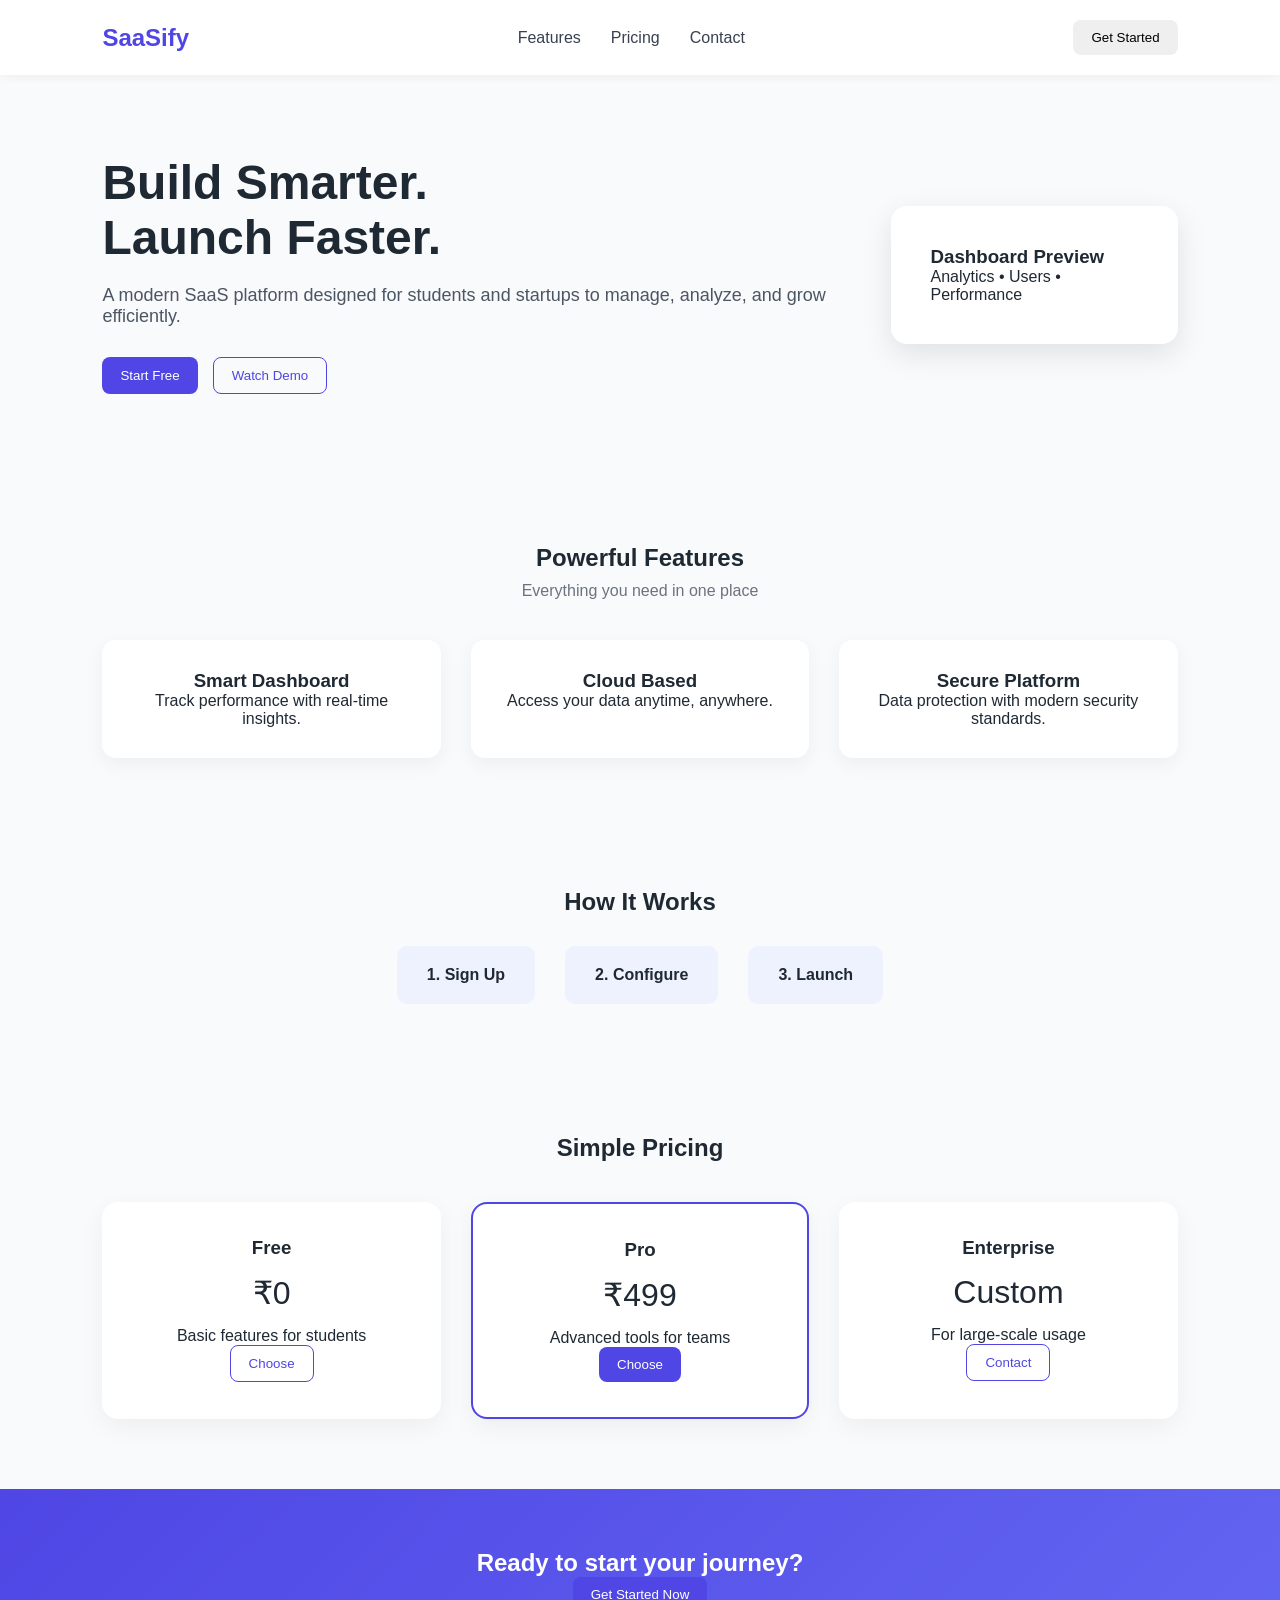
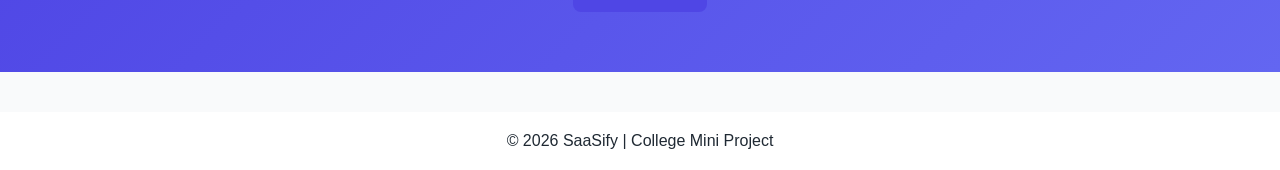
==== Index.html @ 1b5a5b22 "Initial commit" ====
<!DOCTYPE html>
<html lang="en">
<head>
  <meta charset="UTF-8">
  <title>SaaSify | College Project</title>
  <meta name="viewport" content="width=device-width, initial-scale=1.0">
  <link rel="stylesheet" href="style.css">
</head>
<body>

<!-- NAVBAR -->
<nav class="navbar">
  <h2 class="logo">SaaSify</h2>
  <ul class="nav-links">
    <li><a href="#">Features</a></li>
    <li><a href="#">Pricing</a></li>
    <li><a href="#">Contact</a></li>
  </ul>
  <button class="btn">Get Started</button>
</nav>

<!-- HERO SECTION -->
<section class="hero">
  <div class="hero-text">
    <h1>Build Smarter.<br>Launch Faster.</h1>
    <p>
      A modern SaaS platform designed for students and startups
      to manage, analyze, and grow efficiently.
    </p>
    <div class="hero-buttons">
      <button class="btn primary">Start Free</button>
      <button class="btn outline">Watch Demo</button>
    </div>
  </div>

  <div class="hero-card">
    <h3>Dashboard Preview</h3>
    <p>Analytics • Users • Performance</p>
  </div>
</section>

<!-- FEATURES -->
<section class="features">
  <h2>Powerful Features</h2>
  <p class="subtitle">Everything you need in one place</p>

  <div class="feature-grid">
    <div class="feature-box">
      <h3>Smart Dashboard</h3>
      <p>Track performance with real-time insights.</p>
    </div>

    <div class="feature-box">
      <h3>Cloud Based</h3>
      <p>Access your data anytime, anywhere.</p>
    </div>

    <div class="feature-box">
      <h3>Secure Platform</h3>
      <p>Data protection with modern security standards.</p>
    </div>
  </div>
</section>

<!-- HOW IT WORKS -->
<section class="steps">
  <h2>How It Works</h2>

  <div class="step-container">
    <div class="step">1. Sign Up</div>
    <div class="step">2. Configure</div>
    <div class="step">3. Launch</div>
  </div>
</section>

<!-- PRICING -->
<section class="pricing">
  <h2>Simple Pricing</h2>

  <div class="pricing-cards">
    <div class="card">
      <h3>Free</h3>
      <p class="price">₹0</p>
      <p>Basic features for students</p>
      <button class="btn outline">Choose</button>
    </div>

    <div class="card highlight">
      <h3>Pro</h3>
      <p class="price">₹499</p>
      <p>Advanced tools for teams</p>
      <button class="btn primary">Choose</button>
    </div>

    <div class="card">
      <h3>Enterprise</h3>
      <p class="price">Custom</p>
      <p>For large-scale usage</p>
      <button class="btn outline">Contact</button>
    </div>
  </div>
</section>

<!-- CTA -->
<section class="cta">
  <h2>Ready to start your journey?</h2>
  <button class="btn primary">Get Started Now</button>
</section>

<!-- FOOTER -->
<footer>
  <p>© 2026 SaaSify | College Mini Project</p>
</footer>

</body>
</html>
---- style.css ----
* {
  margin: 0;
  padding: 0;
  box-sizing: border-box;
  font-family: "Inter", sans-serif;
}

body {
  background: #f9fafb;
  color: #1f2933;
}

/* NAVBAR */
.navbar {
  display: flex;
  justify-content: space-between;
  align-items: center;
  padding: 20px 8%;
  background: #ffffff;
  box-shadow: 0 2px 10px rgba(0,0,0,0.05);
}

.logo {
  color: #4f46e5;
}

.nav-links {
  list-style: none;
  display: flex;
  gap: 30px;
}

.nav-links a {
  text-decoration: none;
  color: #374151;
}

.btn {
  padding: 10px 18px;
  border-radius: 8px;
  border: none;
  cursor: pointer;
}

.primary {
  background: #4f46e5;
  color: white;
}

.outline {
  background: transparent;
  border: 1px solid #4f46e5;
  color: #4f46e5;
}

/* HERO */
.hero {
  display: flex;
  justify-content: space-between;
  align-items: center;
  padding: 80px 8%;
  gap: 50px;
}

.hero-text h1 {
  font-size: 48px;
  margin-bottom: 20px;
}

.hero-text p {
  font-size: 18px;
  margin-bottom: 30px;
  color: #4b5563;
}

.hero-buttons {
  display: flex;
  gap: 15px;
}

.hero-card {
  background: white;
  padding: 40px;
  border-radius: 16px;
  box-shadow: 0 10px 30px rgba(0,0,0,0.1);
}

/* FEATURES */
.features {
  text-align: center;
  padding: 70px 8%;
}

.subtitle {
  margin: 10px 0 40px;
  color: #6b7280;
}

.feature-grid {
  display: grid;
  grid-template-columns: repeat(auto-fit, minmax(220px,1fr));
  gap: 30px;
}

.feature-box {
  background: white;
  padding: 30px;
  border-radius: 14px;
  box-shadow: 0 6px 20px rgba(0,0,0,0.05);
}

/* STEPS */
.steps {
  padding: 60px 8%;
  text-align: center;
}

.step-container {
  display: flex;
  justify-content: center;
  gap: 30px;
  margin-top: 30px;
}

.step {
  background: #eef2ff;
  padding: 20px 30px;
  border-radius: 10px;
  font-weight: bold;
}

/* PRICING */
.pricing {
  padding: 70px 8%;
  text-align: center;
}

.pricing-cards {
  display: grid;
  grid-template-columns: repeat(auto-fit, minmax(220px,1fr));
  gap: 30px;
  margin-top: 40px;
}

.card {
  background: white;
  padding: 35px;
  border-radius: 16px;
  box-shadow: 0 8px 25px rgba(0,0,0,0.05);
}

.highlight {
  border: 2px solid #4f46e5;
}

.price {
  font-size: 32px;
  margin: 15px 0;
}

/* CTA */
.cta {
  background: linear-gradient(135deg, #4f46e5, #6366f1);
  color: white;
  text-align: center;
  padding: 60px 20px;
}

/* FOOTER */
footer {
  text-align: center;
  padding: 20px;
  background: #ffffff;
  margin-top: 40px;
}
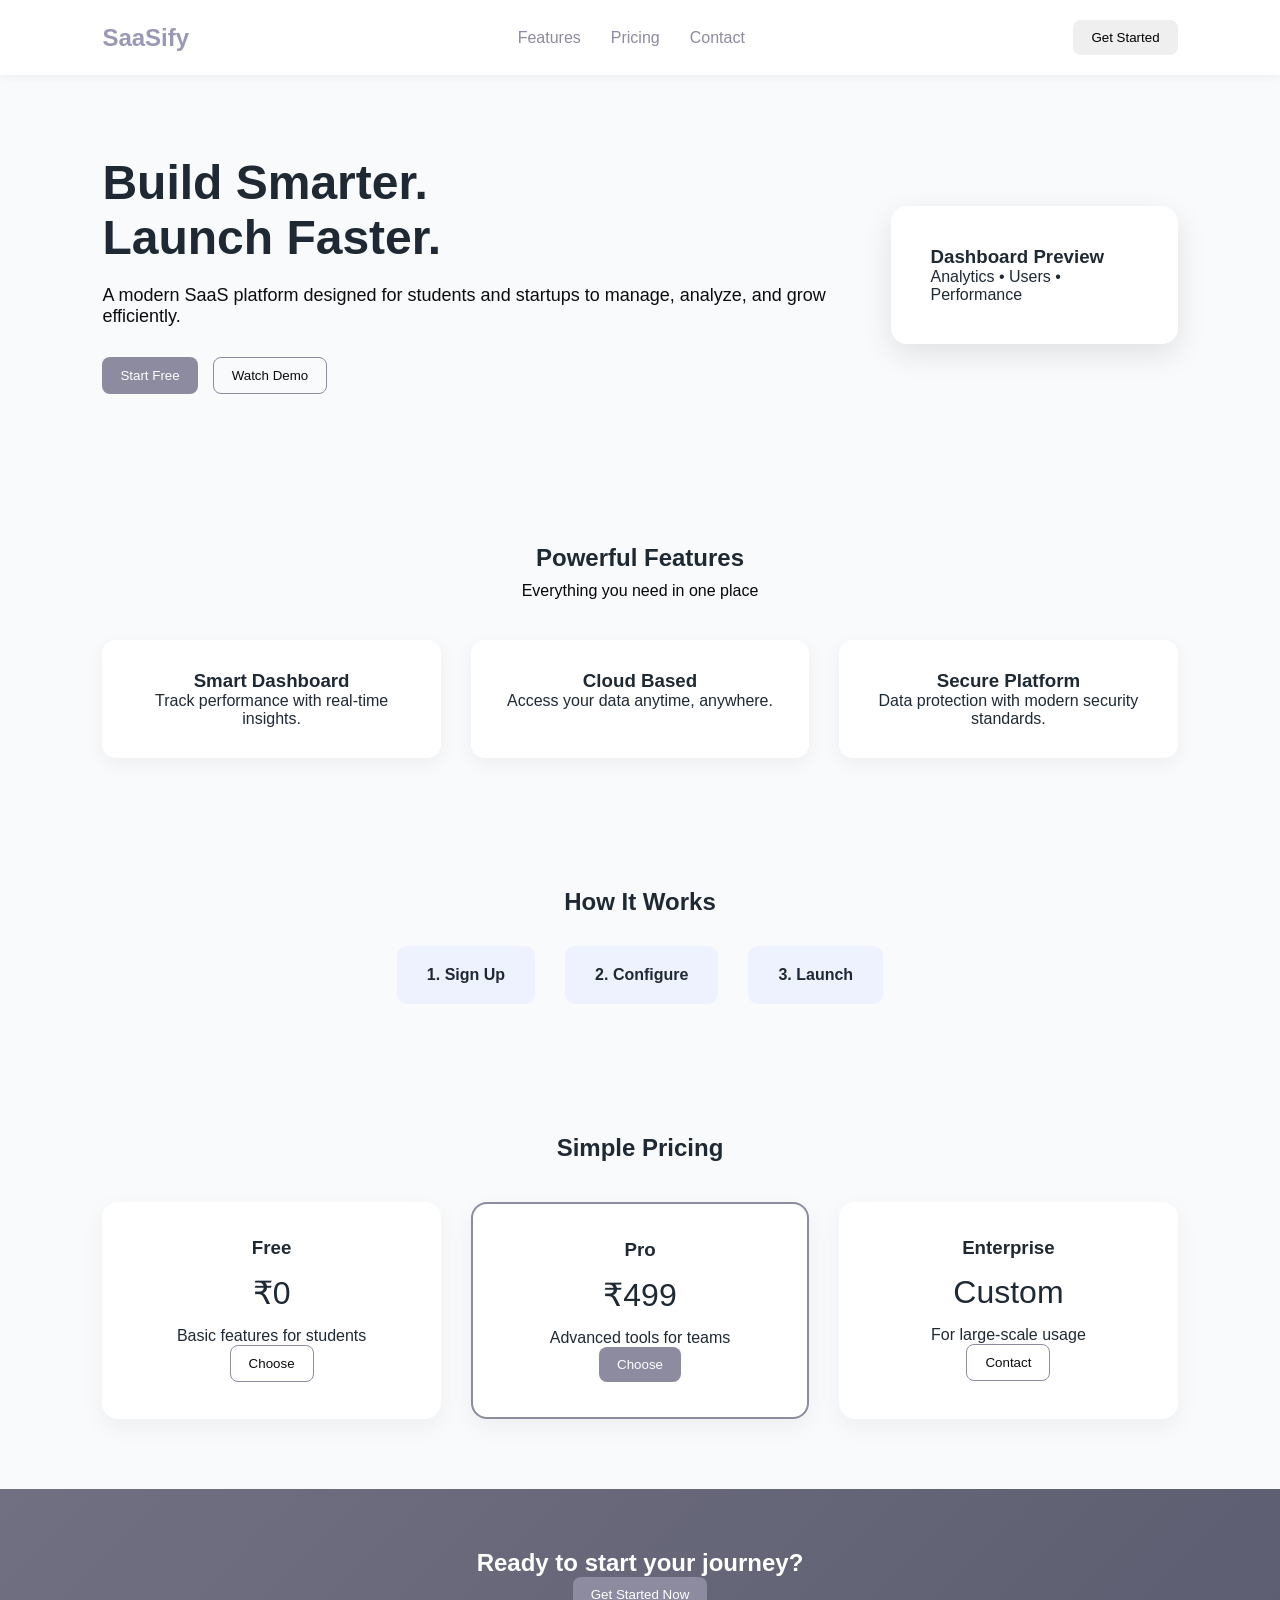
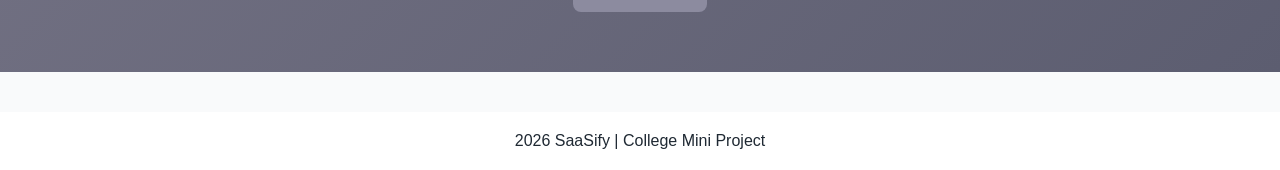
==== commit da45ff80: "Initial commit" ====
--- a/Index.html
+++ b/Index.html
@@ -8,7 +8,6 @@
 </head>
 <body>
 
-<!-- NAVBAR -->
 <nav class="navbar">
   <h2 class="logo">SaaSify</h2>
   <ul class="nav-links">
@@ -19,7 +18,7 @@
   <button class="btn">Get Started</button>
 </nav>
 
-<!-- HERO SECTION -->
+
 <section class="hero">
   <div class="hero-text">
     <h1>Build Smarter.<br>Launch Faster.</h1>
@@ -39,7 +38,7 @@
   </div>
 </section>
 
-<!-- FEATURES -->
+
 <section class="features">
   <h2>Powerful Features</h2>
   <p class="subtitle">Everything you need in one place</p>
@@ -62,7 +61,6 @@
   </div>
 </section>
 
-<!-- HOW IT WORKS -->
 <section class="steps">
   <h2>How It Works</h2>
 
@@ -73,7 +71,7 @@
   </div>
 </section>
 
-<!-- PRICING -->
+
 <section class="pricing">
   <h2>Simple Pricing</h2>
 
@@ -101,15 +99,15 @@
   </div>
 </section>
 
-<!-- CTA -->
+
 <section class="cta">
   <h2>Ready to start your journey?</h2>
   <button class="btn primary">Get Started Now</button>
 </section>
 
-<!-- FOOTER -->
+
 <footer>
-  <p>© 2026 SaaSify | College Mini Project</p>
+  <p> 2026 SaaSify | College Mini Project</p>
 </footer>
 
 </body>
--- a/style.css
+++ b/style.css
@@ -10,7 +10,7 @@
   color: #1f2933;
 }
 
-/* NAVBAR */
+
 .navbar {
   display: flex;
   justify-content: space-between;
@@ -21,7 +21,7 @@
 }
 
 .logo {
-  color: #4f46e5;
+  color: #9a99b5;
 }
 
 .nav-links {
@@ -32,7 +32,7 @@
 
 .nav-links a {
   text-decoration: none;
-  color: #374151;
+  color: #8c8b9f;
 }
 
 .btn {
@@ -43,17 +43,17 @@
 }
 
 .primary {
-  background: #4f46e5;
+  background: #8c8b9f;
   color: white;
 }
 
 .outline {
   background: transparent;
-  border: 1px solid #4f46e5;
-  color: #4f46e5;
+  border: 1px solid #8c8b9f;
+  color: #0c0c0e;
 }
 
-/* HERO */
+
 .hero {
   display: flex;
   justify-content: space-between;
@@ -70,7 +70,7 @@
 .hero-text p {
   font-size: 18px;
   margin-bottom: 30px;
-  color: #4b5563;
+  color: #0b0c0e;
 }
 
 .hero-buttons {
@@ -85,7 +85,7 @@
   box-shadow: 0 10px 30px rgba(0,0,0,0.1);
 }
 
-/* FEATURES */
+
 .features {
   text-align: center;
   padding: 70px 8%;
@@ -93,7 +93,7 @@
 
 .subtitle {
   margin: 10px 0 40px;
-  color: #6b7280;
+  color: #060708;
 }
 
 .feature-grid {
@@ -109,7 +109,7 @@
   box-shadow: 0 6px 20px rgba(0,0,0,0.05);
 }
 
-/* STEPS */
+
 .steps {
   padding: 60px 8%;
   text-align: center;
@@ -129,7 +129,7 @@
   font-weight: bold;
 }
 
-/* PRICING */
+
 .pricing {
   padding: 70px 8%;
   text-align: center;
@@ -150,7 +150,7 @@
 }
 
 .highlight {
-  border: 2px solid #4f46e5;
+  border: 2px solid #8c8b9f;
 }
 
 .price {
@@ -158,15 +158,15 @@
   margin: 15px 0;
 }
 
-/* CTA */
+
 .cta {
-  background: linear-gradient(135deg, #4f46e5, #6366f1);
+  background: linear-gradient(135deg, #717082, #5c5d70);
   color: white;
   text-align: center;
   padding: 60px 20px;
 }
 
-/* FOOTER */
+
 footer {
   text-align: center;
   padding: 20px;
